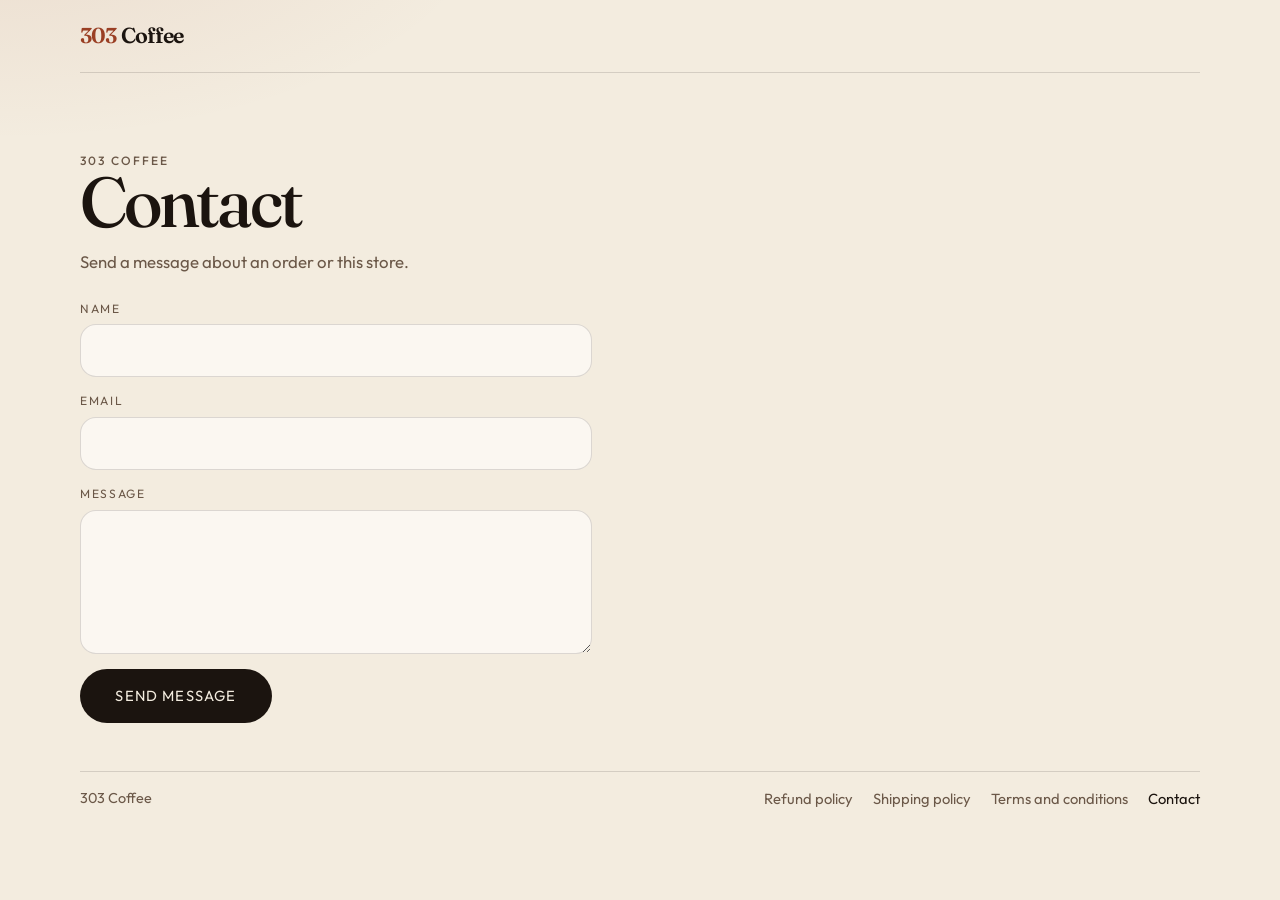
==== contact/index.html @ a02a0782 "Style the policy and contact pages like the product page. Those pages now live on this site, and the" ====
<!DOCTYPE html>
<html lang="en">
<head>
  <meta charset="utf-8" />
  <meta name="viewport" content="width=device-width, initial-scale=1" />
  <meta name="description" content="Send a message to 303 Coffee." />
  <meta name="theme-color" content="#f4efe6" />
  <title>Contact · 303 Coffee</title>
  <link rel="preconnect" href="https://fonts.googleapis.com" />
  <link rel="preconnect" href="https://fonts.gstatic.com" crossorigin />
  <link href="https://fonts.googleapis.com/css2?family=Fraunces:opsz,wght@9..144,500;9..144,620&family=Outfit:wght@400;500&display=swap" rel="stylesheet" />
  <link rel="icon" href="data:image/svg+xml,%3Csvg xmlns='http://www.w3.org/2000/svg' viewBox='0 0 32 32'%3E%3Crect width='32' height='32' rx='8' fill='%231b140f'/%3E%3Ctext x='16' y='21' text-anchor='middle' font-family='Georgia' font-size='12' fill='%23f4efe6'%3E303%3C/text%3E%3C/svg%3E" />
  <link rel="stylesheet" href="../site.css" />
</head>
<body>
  <div class="wrap">
    <header>
      <a class="mark" href="../"><span>303</span> Coffee</a>
    </header>
    <main>
      <article class="sheet">
        <p class="kicker">303 Coffee</p>
        <h1>Contact</h1>
        <p>Send a message about an order or this store.</p>
        <form class="contact-form" id="contact-form" action="#message" method="post">
          <label>
            Name
            <input name="name" type="text" required maxlength="120" autocomplete="name" />
          </label>
          <label>
            Email
            <input name="email" type="email" required maxlength="160" autocomplete="email" />
          </label>
          <label>
            Message
            <textarea name="message" required maxlength="4000"></textarea>
          </label>
          <button class="buy" type="submit">Send message</button>
        </form>
        <p class="form-note" id="contact-thanks" hidden>Thanks. Your message is saved in this browser.</p>
      </article>
    </main>
    <footer>
      <span>303 Coffee</span>
      <nav class="footer-links" aria-label="Store policies">
        <a href="../refund-policy/">Refund policy</a>
        <a href="../shipping-policy/">Shipping policy</a>
        <a href="../terms-and-conditions/">Terms and conditions</a>
        <a href="../contact/" aria-current="page">Contact</a>
      </nav>
    </footer>
  </div>
  <script>
    const form = document.getElementById("contact-form");
    const thanks = document.getElementById("contact-thanks");
    form.addEventListener("submit", (event) => {
      event.preventDefault();
      const note = {
        name: form.elements.name.value.trim(),
        email: form.elements.email.value.trim(),
        message: form.elements.message.value.trim(),
        sentAt: new Date().toISOString()
      };
      const saved = JSON.parse(localStorage.getItem("coffee-303-messages") || "[]");
      saved.push(note);
      localStorage.setItem("coffee-303-messages", JSON.stringify(saved));
      form.hidden = true;
      thanks.hidden = false;
    });
  </script>
</body>
</html>
---- site.css ----
:root {
      color-scheme: light;
      --paper: #f3ecdf;
      --ink: #1b140f;
      --muted: #6b5848;
      --line: rgba(27, 20, 15, 0.14);
      --plate: #fbf7f1;
      --rust: #9a3f24;
      --shadow: 0 24px 60px rgba(70, 42, 18, 0.1);
    }

    * { box-sizing: border-box; }

    [hidden] { display: none !important; }

    html, body { margin: 0; padding: 0; }

    body {
      min-height: 100vh;
      background:
        radial-gradient(900px 420px at 0% -10%, rgba(154, 63, 36, 0.09), transparent 55%),
        var(--paper);
      color: var(--ink);
      font-family: Outfit, "Avenir Next", "Segoe UI", sans-serif;
      font-size: 1.05rem;
      line-height: 1.5;
    }

    a { color: inherit; }

    .wrap {
      width: min(1120px, calc(100% - 2rem));
      margin: 0 auto;
      padding: 1.25rem 0 2.5rem;
    }

    header, footer {
      display: flex;
      align-items: center;
      justify-content: space-between;
      gap: 1rem;
    }

    header {
      padding-bottom: 1.25rem;
      border-bottom: 1px solid var(--line);
    }

    .mark {
      margin: 0;
      font-family: Fraunces, "Iowan Old Style", Palatino, Georgia, serif;
      font-size: 1.35rem;
      font-weight: 620;
      letter-spacing: -0.04em;
      text-decoration: none;
    }

    .mark span { color: var(--rust); }

    .product {
      display: grid;
      grid-template-columns: minmax(260px, 0.9fr) minmax(280px, 1fr);
      gap: clamp(1.5rem, 4vw, 4rem);
      align-items: start;
      padding: clamp(1.5rem, 4vw, 3rem) 0 2.5rem;
    }

    .frame {
      position: sticky;
      top: 1.25rem;
      display: grid;
      place-items: center;
      min-height: 460px;
      padding: clamp(0.75rem, 2vw, 1.5rem);
      background: var(--plate);
      border: 1px solid var(--line);
      border-radius: 28px;
      box-shadow: var(--shadow);
    }

    .frame img {
      width: 100%;
      height: auto;
      max-height: min(72vh, 760px);
      object-fit: contain;
      opacity: 0;
      transition: opacity 0.35s ease;
    }

    .frame img.is-ready { opacity: 1; }

    .frame.is-empty::after {
      content: "No photograph on this product yet";
      color: var(--muted);
      font-size: 0.95rem;
    }

    .kicker {
      margin: 0 0 0.75rem;
      color: var(--rust);
      font-size: 0.75rem;
      font-weight: 500;
      letter-spacing: 0.18em;
      text-transform: uppercase;
    }

    h1 {
      margin: 0;
      font-family: Fraunces, "Iowan Old Style", Palatino, Georgia, serif;
      font-size: clamp(2.8rem, 6vw, 4.8rem);
      font-weight: 500;
      letter-spacing: -0.045em;
      line-height: 0.92;
      text-wrap: balance;
    }

    .price {
      display: flex;
      align-items: baseline;
      gap: 0.75rem;
      margin: 1.1rem 0 0;
      font-family: Fraunces, Georgia, serif;
      font-size: 1.8rem;
      letter-spacing: -0.03em;
    }

    .price s {
      color: var(--muted);
      font-size: 1.15rem;
    }

    .description {
      max-width: 40rem;
      margin-top: 1.15rem;
      color: var(--muted);
    }

    .description.lead {
      color: var(--ink);
      font-size: 1.15rem;
    }

    .description > :first-child { margin-top: 0; }
    .description > :last-child { margin-bottom: 0; }
    .description img { max-width: 100%; height: auto; }

    .gallery {
      margin-top: 1.5rem;
    }

    .gallery-label {
      margin: 0 0 0.55rem;
      color: var(--muted);
      font-size: 0.75rem;
      letter-spacing: 0.16em;
      text-transform: uppercase;
    }

    .gallery-frame {
      display: grid;
      grid-template-columns: auto 1fr auto;
      gap: 0.45rem;
      align-items: center;
    }

    .gallery-viewport {
      overflow: hidden;
    }

    .gallery-track {
      display: flex;
      gap: 0.7rem;
      margin: 0;
      padding: 0;
      list-style: none;
      transition: transform 0.55s ease;
    }

    .slide {
      flex: 0 0 168px;
    }

    .slide img {
      display: block;
      width: 168px;
      height: 200px;
      object-fit: contain;
      background: #fff;
      border: 1px solid var(--line);
      border-radius: 16px;
    }

    .slide[aria-hidden="false"] img {
      border-color: var(--ink);
    }

    .gallery-nav,
    .dot {
      border: 1px solid var(--line);
      background: var(--plate);
      color: var(--ink);
      cursor: pointer;
    }

    .gallery-nav {
      width: 2.2rem;
      height: 2.2rem;
      border-radius: 999px;
      font: inherit;
      font-size: 1.3rem;
      line-height: 1;
      padding: 0;
    }

    .gallery-nav:hover,
    .dot:hover { border-color: var(--ink); }

    .dots {
      display: flex;
      justify-content: center;
      gap: 0.4rem;
      margin-top: 0.7rem;
    }

    .dot {
      width: 0.48rem;
      height: 0.48rem;
      padding: 0;
      border-radius: 999px;
    }

    .dot[aria-current="true"] {
      background: var(--ink);
      border-color: var(--ink);
    }

    .purchase {
      display: flex;
      flex-wrap: wrap;
      align-items: flex-end;
      gap: 0.85rem;
      margin-top: 1.5rem;
    }

    .qty { display: grid; gap: 0.4rem; }

    .qty-name {
      color: var(--muted);
      font-size: 0.75rem;
      letter-spacing: 0.14em;
      text-transform: uppercase;
    }

    .stepper {
      display: inline-flex;
      align-items: center;
      border: 1px solid var(--line);
      border-radius: 999px;
      background: transparent;
    }

    .stepper button {
      width: 2.6rem;
      height: 2.8rem;
      border: 0;
      background: transparent;
      color: var(--ink);
      font: inherit;
      font-size: 1.25rem;
      line-height: 1;
      cursor: pointer;
    }

    .stepper input {
      width: 2.8rem;
      border: 0;
      background: transparent;
      color: var(--ink);
      font: inherit;
      font-size: 1rem;
      text-align: center;
    }

    .stepper input::-webkit-outer-spin-button,
    .stepper input::-webkit-inner-spin-button {
      margin: 0;
      -webkit-appearance: none;
    }

    .stepper input[type="number"] { -moz-appearance: textfield; appearance: textfield; }

    .buy {
      flex: 1 1 12rem;
      border: 0;
      border-radius: 999px;
      padding: 1rem 1.5rem;
      background: var(--ink);
      color: var(--paper);
      font: inherit;
      font-size: 0.92rem;
      letter-spacing: 0.08em;
      text-transform: uppercase;
      cursor: pointer;
    }

    .buy:hover:not(:disabled) { background: var(--rust); }

    .buy:disabled {
      cursor: not-allowed;
      opacity: 0.45;
    }

    .error { margin-top: 1rem; color: var(--rust); }

    footer {
      padding-top: 1rem;
      border-top: 1px solid var(--line);
      color: var(--muted);
      font-size: 0.9rem;
    }

    .footer-links {
      display: flex;
      flex-wrap: wrap;
      gap: 0.7rem 1.25rem;
    }

    .footer-links a {
      color: var(--muted);
      font-size: 0.92rem;
      text-decoration: none;
    }

    .footer-links a:hover { color: var(--ink); }

    :focus-visible {
      outline: 2px solid var(--rust);
      outline-offset: 3px;
    }

    .visually-hidden {
      position: absolute;
      width: 1px;
      height: 1px;
      padding: 0;
      margin: -1px;
      overflow: hidden;
      clip: rect(0, 0, 0, 0);
      white-space: nowrap;
      border: 0;
    }

    .is-loading h1,
    .is-loading .frame {
      color: transparent;
      background-image: linear-gradient(90deg, #e7dccb, #fbf7f1, #e7dccb);
      background-size: 200% 100%;
      animation: shine 1.2s linear infinite;
    }

    .is-loading h1 {
      width: min(12ch, 100%);
      border-radius: 12px;
    }

    @keyframes shine {
      from { background-position: 100% 0; }
      to { background-position: -100% 0; }
    }

    @media (max-width: 800px) {
      .product { grid-template-columns: 1fr; }
      .frame { position: static; min-height: 0; }
      .frame img { max-height: 46vh; }
      .buy { width: 100%; }
      .slide,
      .slide img { width: 140px; }
      .slide img { height: 168px; }
    }

    @media (prefers-reduced-motion: reduce) {
      .frame img,
      .gallery-track { transition: none; }
      .is-loading h1,
      .is-loading .frame { animation: none; }
    }

.sheet {
  max-width: 40rem;
  padding: clamp(2.2rem, 6vw, 4rem) 0 3rem;
}

.sheet h1 {
  font-size: clamp(2.7rem, 6vw, 4.4rem);
}

.updated {
  margin: 1rem 0 0;
  color: var(--muted);
  font-size: 0.78rem;
  letter-spacing: 0.14em;
  text-transform: uppercase;
}

.sheet p,
.sheet li {
  color: var(--muted);
}

.sheet p { margin: 0.9rem 0 0; }
.sheet ul { margin: 1rem 0 0; padding-left: 1.15rem; }
.sheet li + li { margin-top: 0.45rem; }
.sheet a { color: var(--rust); }

.contact-form {
  display: grid;
  gap: 0.95rem;
  margin-top: 1.6rem;
  max-width: 32rem;
}

.contact-form label {
  display: grid;
  gap: 0.4rem;
  color: var(--muted);
  font-size: 0.75rem;
  letter-spacing: 0.14em;
  text-transform: uppercase;
}

.contact-form input,
.contact-form textarea {
  width: 100%;
  border: 1px solid var(--line);
  border-radius: 16px;
  background: var(--plate);
  color: var(--ink);
  font: inherit;
  font-size: 1rem;
  letter-spacing: 0;
  text-transform: none;
  padding: 0.85rem 1rem;
}

.contact-form textarea { min-height: 9rem; resize: vertical; }

.contact-form .buy { width: fit-content; min-width: 12rem; }

.form-note {
  margin: 0;
  color: var(--ink);
}

.footer-links a[aria-current="page"] { color: var(--ink); }
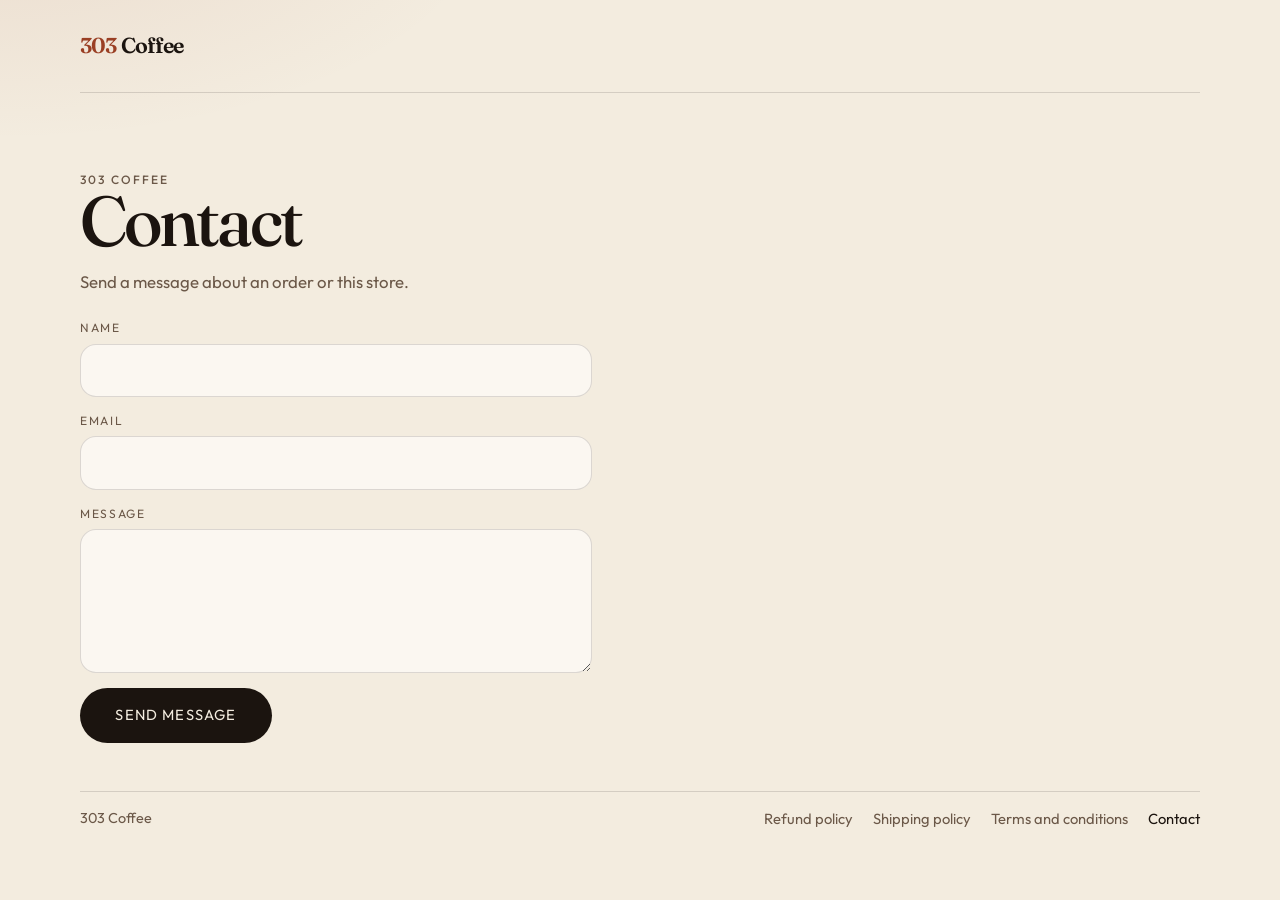
==== commit 23e9adee: "Rearrange the product page and add a logo slot. Hide stock. Place the short description under the ti" ====
--- a/contact/index.html
+++ b/contact/index.html
@@ -15,7 +15,10 @@
 <body>
   <div class="wrap">
     <header>
-      <a class="mark" href="../"><span>303</span> Coffee</a>
+      <a class="brand" href="../">
+        <img class="logo" alt="303 Coffee" src="__COFFEE_LOGO__" hidden />
+        <span class="wordmark mark"><span>303</span> Coffee</span>
+      </a>
     </header>
     <main>
       <article class="sheet">
--- a/site.css
+++ b/site.css
@@ -56,6 +56,22 @@
     }
 
     .mark span { color: var(--rust); }
+
+    .brand {
+      display: flex;
+      align-items: center;
+      min-height: 52px;
+      color: inherit;
+      text-decoration: none;
+    }
+
+    .logo {
+      display: block;
+      height: 56px;
+      width: auto;
+      max-width: min(240px, 62vw);
+      object-fit: contain;
+    }
 
     .product {
       display: grid;
@@ -143,6 +159,13 @@
     .description > :first-child { margin-top: 0; }
     .description > :last-child { margin-bottom: 0; }
     .description img { max-width: 100%; height: auto; }
+
+    .story {
+      max-width: 46rem;
+      margin: 0 0 1.5rem;
+      padding-top: 1.75rem;
+      border-top: 1px solid var(--line);
+    }
 
     .gallery {
       margin-top: 1.5rem;
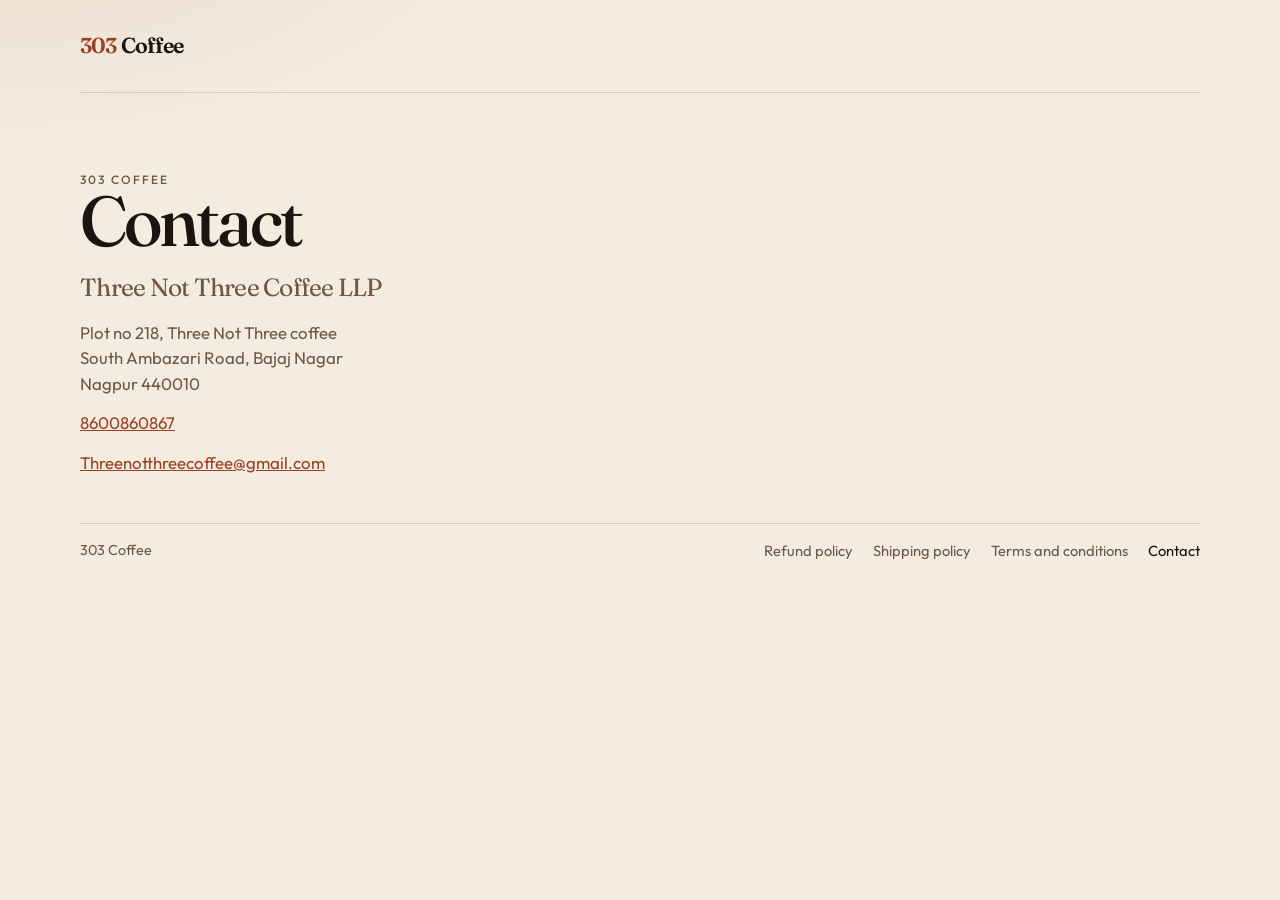
==== commit 52d16e90: "State that shipping is free and list the Nagpur contact details. The shipping policy no longer descr" ====
--- a/contact/index.html
+++ b/contact/index.html
@@ -3,7 +3,7 @@
 <head>
   <meta charset="utf-8" />
   <meta name="viewport" content="width=device-width, initial-scale=1" />
-  <meta name="description" content="Send a message to 303 Coffee." />
+  <meta name="description" content="Three Not Three Coffee LLP, Nagpur. Phone 8600860867." />
   <meta name="theme-color" content="#f4efe6" />
   <title>Contact · 303 Coffee</title>
   <link rel="preconnect" href="https://fonts.googleapis.com" />
@@ -24,23 +24,14 @@
       <article class="sheet">
         <p class="kicker">303 Coffee</p>
         <h1>Contact</h1>
-        <p>Send a message about an order or this store.</p>
-        <form class="contact-form" id="contact-form" action="#message" method="post">
-          <label>
-            Name
-            <input name="name" type="text" required maxlength="120" autocomplete="name" />
-          </label>
-          <label>
-            Email
-            <input name="email" type="email" required maxlength="160" autocomplete="email" />
-          </label>
-          <label>
-            Message
-            <textarea name="message" required maxlength="4000"></textarea>
-          </label>
-          <button class="buy" type="submit">Send message</button>
-        </form>
-        <p class="form-note" id="contact-thanks" hidden>Thanks. Your message is saved in this browser.</p>
+        <p class="contact-name">Three Not Three Coffee LLP</p>
+        <address>
+          Plot no 218, Three Not Three coffee<br />
+          South Ambazari Road, Bajaj Nagar<br />
+          Nagpur 440010
+        </address>
+        <p><a href="tel:+918600860867">8600860867</a></p>
+        <p><a href="mailto:Threenotthreecoffee@gmail.com">Threenotthreecoffee@gmail.com</a></p>
       </article>
     </main>
     <footer>
@@ -53,23 +44,5 @@
       </nav>
     </footer>
   </div>
-  <script>
-    const form = document.getElementById("contact-form");
-    const thanks = document.getElementById("contact-thanks");
-    form.addEventListener("submit", (event) => {
-      event.preventDefault();
-      const note = {
-        name: form.elements.name.value.trim(),
-        email: form.elements.email.value.trim(),
-        message: form.elements.message.value.trim(),
-        sentAt: new Date().toISOString()
-      };
-      const saved = JSON.parse(localStorage.getItem("coffee-303-messages") || "[]");
-      saved.push(note);
-      localStorage.setItem("coffee-303-messages", JSON.stringify(saved));
-      form.hidden = true;
-      thanks.hidden = false;
-    });
-  </script>
 </body>
 </html>
--- a/site.css
+++ b/site.css
@@ -67,9 +67,9 @@
 
     .logo {
       display: block;
-      height: 56px;
+      height: 76px;
       width: auto;
-      max-width: min(240px, 62vw);
+      max-width: min(220px, 58vw);
       object-fit: contain;
     }
 
@@ -435,6 +435,19 @@
 .sheet li + li { margin-top: 0.45rem; }
 .sheet a { color: var(--rust); }
 
+.contact-name {
+  color: var(--ink);
+  font-family: Fraunces, Georgia, serif;
+  font-size: 1.55rem;
+  letter-spacing: -0.03em;
+}
+
+.sheet address {
+  margin: 0.9rem 0 0;
+  color: var(--muted);
+  font-style: normal;
+}
+
 .contact-form {
   display: grid;
   gap: 0.95rem;
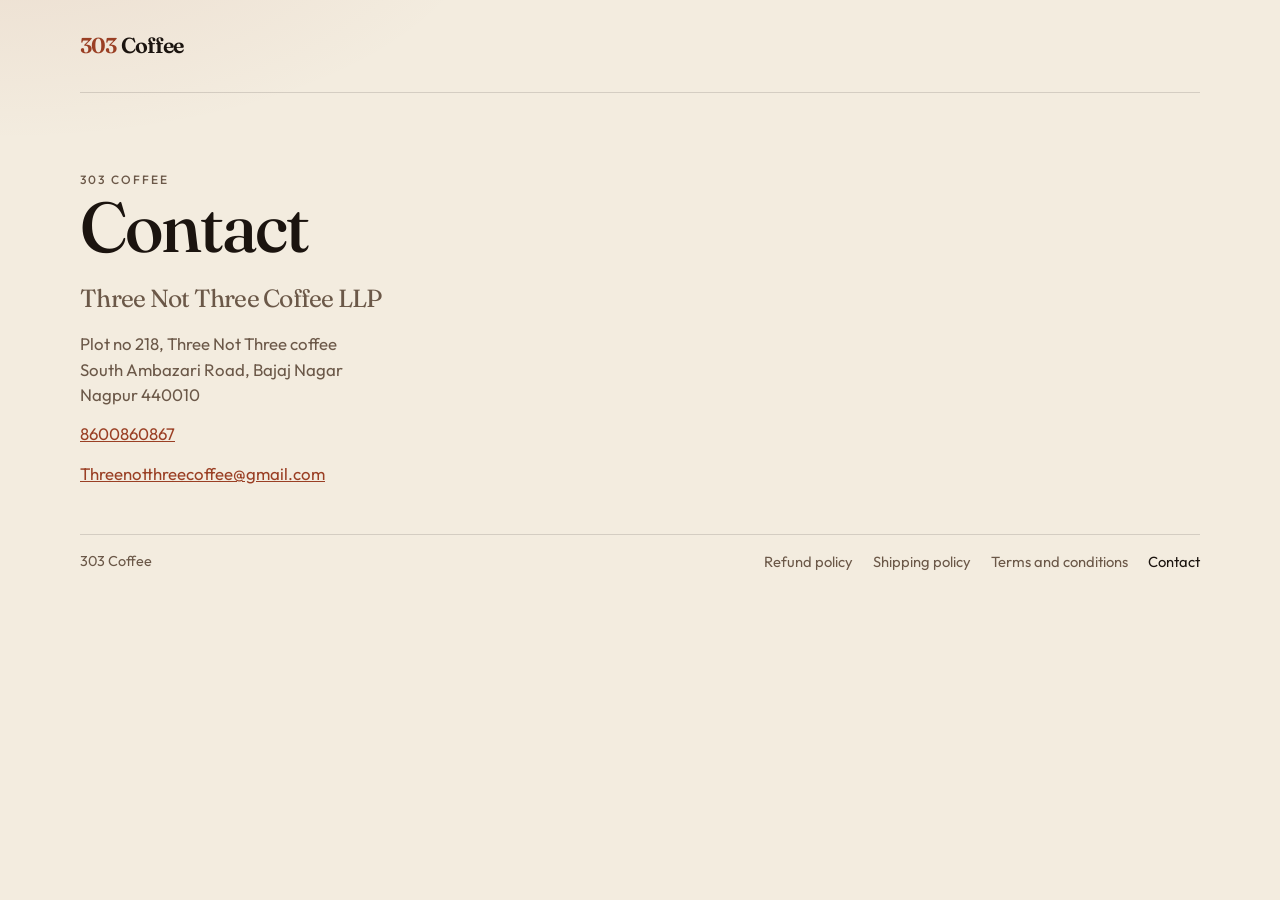
==== commit dcd446f3: "Lock the phone photo canvas to the same square as desktop. The wide bar was the old 5:3 frame still " ====
--- a/contact/index.html
+++ b/contact/index.html
@@ -10,7 +10,7 @@
   <link rel="preconnect" href="https://fonts.gstatic.com" crossorigin />
   <link href="https://fonts.googleapis.com/css2?family=Fraunces:opsz,wght@9..144,500;9..144,620&family=Outfit:wght@400;500&display=swap" rel="stylesheet" />
   <link rel="icon" href="data:image/svg+xml,%3Csvg xmlns='http://www.w3.org/2000/svg' viewBox='0 0 32 32'%3E%3Crect width='32' height='32' rx='8' fill='%231b140f'/%3E%3Ctext x='16' y='21' text-anchor='middle' font-family='Georgia' font-size='12' fill='%23f4efe6'%3E303%3C/text%3E%3C/svg%3E" />
-  <link rel="stylesheet" href="../site.css" />
+  <link rel="stylesheet" href="../site.css?v=sq2" />
 </head>
 <body>
   <div class="wrap">
--- a/site.css
+++ b/site.css
@@ -84,10 +84,13 @@
     .frame {
       position: sticky;
       top: 1.25rem;
-      display: grid;
-      place-items: center;
-      min-height: 460px;
-      padding: clamp(0.75rem, 2vw, 1.5rem);
+      display: block;
+      width: 100%;
+      max-width: 100%;
+      height: auto;
+      max-height: none;
+      aspect-ratio: 1 / 1;
+      overflow: hidden;
       background: var(--plate);
       border: 1px solid var(--line);
       border-radius: 28px;
@@ -95,10 +98,14 @@
     }
 
     .frame img {
+      position: absolute;
+      inset: 0;
+      display: block;
       width: 100%;
-      height: auto;
-      max-height: min(72vh, 760px);
-      object-fit: contain;
+      height: 100%;
+      max-height: none;
+      object-fit: cover;
+      object-position: center;
       opacity: 0;
       transition: opacity 0.35s ease;
     }
@@ -123,10 +130,10 @@
     h1 {
       margin: 0;
       font-family: Fraunces, "Iowan Old Style", Palatino, Georgia, serif;
-      font-size: clamp(2.8rem, 6vw, 4.8rem);
+      font-size: clamp(1.85rem, 3.4vw, 2.65rem);
       font-weight: 500;
-      letter-spacing: -0.045em;
-      line-height: 0.92;
+      letter-spacing: -0.03em;
+      line-height: 1.08;
       text-wrap: balance;
     }
 
@@ -156,6 +163,20 @@
       font-size: 1.15rem;
     }
 
+    .blend {
+      margin: 0.7rem 0 0;
+      color: var(--rust);
+      font-size: 0.78rem;
+      font-weight: 500;
+      letter-spacing: 0.18em;
+      text-transform: uppercase;
+    }
+
+    .roast-note {
+      color: var(--muted);
+      font-size: 0.95rem;
+    }
+
     .description > :first-child { margin-top: 0; }
     .description > :last-child { margin-bottom: 0; }
     .description img { max-width: 100%; height: auto; }
@@ -167,6 +188,55 @@
       border-top: 1px solid var(--line);
     }
 
+    .story h2 {
+      margin: 1.5rem 0 0.55rem;
+      color: var(--ink);
+      font-family: Fraunces, Georgia, serif;
+      font-size: clamp(1.7rem, 3vw, 2.15rem);
+      font-weight: 500;
+      letter-spacing: -0.03em;
+      line-height: 1.05;
+    }
+
+    .story h2:first-child {
+      margin-top: 0;
+    }
+
+    .coffee-highlight {
+      margin: 1.5rem 0;
+      padding: 1.35rem 1.4rem 1.45rem;
+      color: var(--ink);
+      background: var(--plate);
+      border: 1px solid var(--line);
+      border-left: 3px solid var(--rust);
+      border-radius: 18px;
+      box-shadow: 0 12px 28px rgba(27, 20, 15, 0.05);
+    }
+
+    .coffee-highlight > :first-child {
+      margin-top: 0;
+      color: var(--ink);
+      font-family: Fraunces, Georgia, serif;
+      font-size: 1.45rem;
+      font-weight: 500;
+      letter-spacing: -0.03em;
+    }
+
+    .coffee-highlight h2 {
+      margin-top: 0;
+    }
+
+    .estate-links {
+      display: flex;
+      flex-wrap: wrap;
+      gap: 0.4rem 1.1rem;
+    }
+
+    .estate-links a {
+      color: var(--rust);
+      text-underline-offset: 0.18em;
+    }
+
     .gallery {
       margin-top: 1.5rem;
     }
@@ -207,8 +277,9 @@
       display: block;
       width: 168px;
       height: 200px;
-      object-fit: contain;
-      background: #fff;
+      object-fit: cover;
+      object-position: center;
+      background: var(--plate);
       border: 1px solid var(--line);
       border-radius: 16px;
     }
@@ -263,6 +334,23 @@
       align-items: flex-end;
       gap: 0.85rem;
       margin-top: 1.5rem;
+    }
+
+    .grind {
+      flex: 1 1 100%;
+      display: grid;
+      gap: 0.4rem;
+    }
+
+    .grind select {
+      width: min(100%, 22rem);
+      border: 1px solid var(--line);
+      border-radius: 999px;
+      background: var(--plate);
+      color: var(--ink);
+      font: inherit;
+      font-size: 1rem;
+      padding: 0.8rem 1.15rem;
     }
 
     .qty { display: grid; gap: 0.4rem; }
@@ -337,10 +425,33 @@
 
     footer {
       padding-top: 1rem;
+      padding-bottom: 5rem;
       border-top: 1px solid var(--line);
       color: var(--muted);
       font-size: 0.9rem;
     }
+
+    .ig-float {
+      position: fixed;
+      right: 1.15rem;
+      bottom: 1.15rem;
+      z-index: 5;
+      display: grid;
+      place-items: center;
+      width: 3.1rem;
+      height: 3.1rem;
+      color: var(--paper);
+      background: var(--ink);
+      border-radius: 999px;
+      box-shadow: 0 10px 24px rgba(27, 20, 15, 0.18);
+    }
+
+    .ig-float svg {
+      width: 1.25rem;
+      height: 1.25rem;
+    }
+
+    .ig-float:hover { background: var(--rust); }
 
     .footer-links {
       display: flex;
@@ -392,13 +503,37 @@
     }
 
     @media (max-width: 800px) {
-      .product { grid-template-columns: 1fr; }
-      .frame { position: static; min-height: 0; }
-      .frame img { max-height: 46vh; }
-      .buy { width: 100%; }
+      body { font-size: 0.92rem; }
+      .wrap { padding: 0.65rem 0 1.4rem; }
+      header { padding-bottom: 0.55rem; }
+      .brand { min-height: 0; }
+      .logo { height: 46px; max-width: 40vw; }
+      .product {
+        grid-template-columns: 1fr;
+        gap: 0.75rem;
+        padding: 0.7rem 0 1.2rem;
+      }
+      .frame {
+        position: relative;
+        top: auto;
+        width: 100%;
+        height: auto;
+        max-height: none;
+        aspect-ratio: 1 / 1;
+      }
+      h1 { font-size: 1.42rem; }
+      .blend { margin-top: 0.3rem; font-size: 0.68rem; }
+      .price { margin-top: 0.4rem; font-size: 1.22rem; }
+      .description { margin-top: 0.45rem; }
+      .description.lead { font-size: 0.9rem; }
+      .purchase { gap: 0.5rem; margin-top: 0.7rem; }
+      .grind select { padding: 0.55rem 0.85rem; font-size: 0.9rem; }
+      .stepper button { width: 2.15rem; height: 2.25rem; font-size: 1.05rem; }
+      .buy { width: 100%; padding: 0.72rem 1rem; font-size: 0.8rem; }
+      .gallery { margin-top: 0.9rem; }
       .slide,
-      .slide img { width: 140px; }
-      .slide img { height: 168px; }
+      .slide img { width: 126px; }
+      .slide img { height: 150px; }
     }
 
     @media (prefers-reduced-motion: reduce) {
